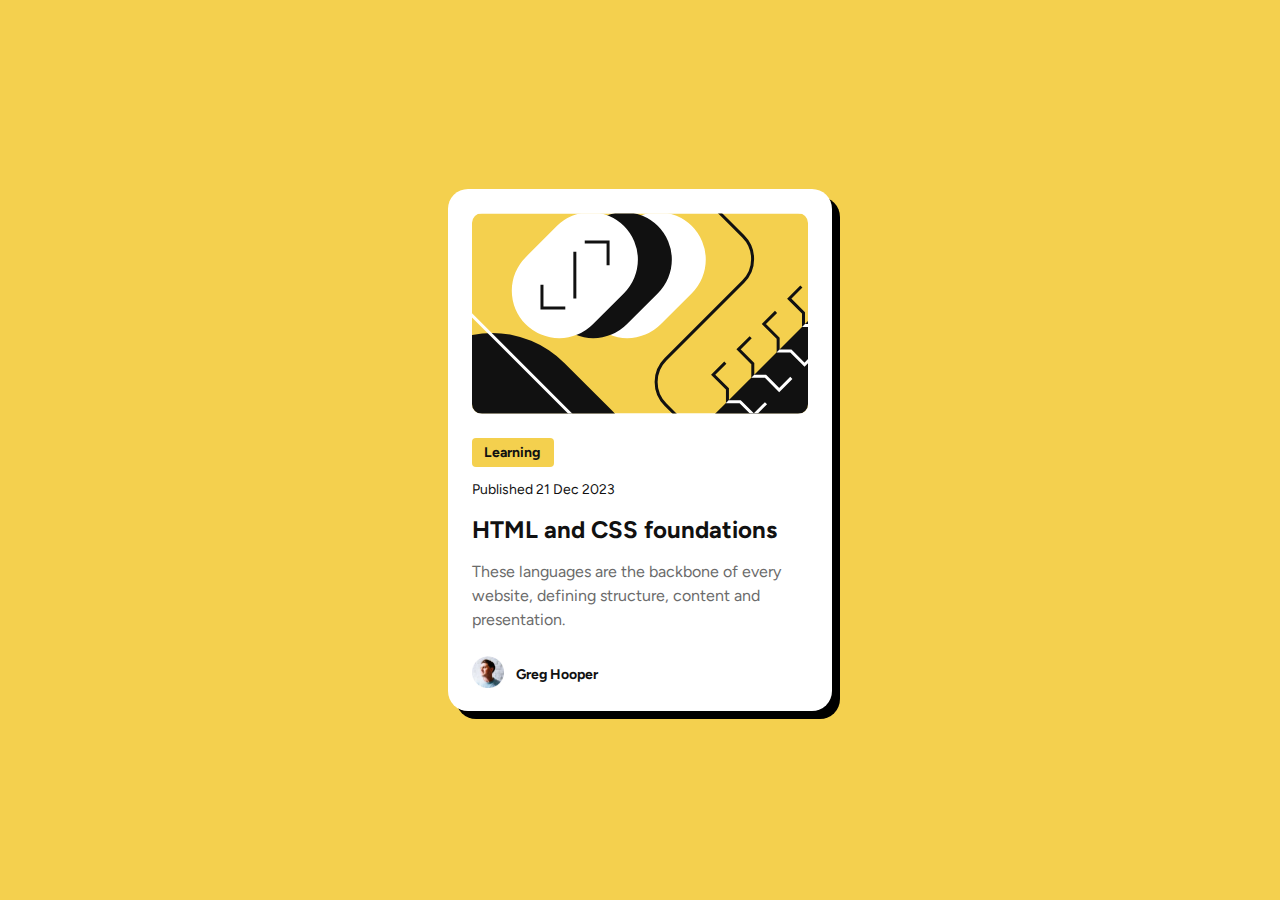
==== docs/index.html @ b27b128f "changes folder name" ====
<!DOCTYPE html>
<html lang="en">
<head>
  <meta charset="UTF-8">
  <meta name="viewport" content="width=device-width, initial-scale=1.0"> <!-- displays site properly based on user's device -->

  <link rel="icon" type="image/png" sizes="32x32" href="./assets/images/favicon-32x32.png">
  
  <title>Frontend Mentor | Blog preview card</title>

  <!-- Feel free to remove these styles or customise in your own stylesheet 👍 -->
  <style>
    .attribution { font-size: 11px; text-align: center; }
    .attribution a { color: hsl(228, 45%, 44%); }
  </style>
  <link rel="stylesheet" href="style.css">
</head>
<body>

  <div class="card">
    <div class="card-image">
      <img src="assets/images/illustration-article.svg" alt="">
    </div>
    <div class="content">
      <div class="category">
        <p class="learning">Learning</p>
        </div>
        <p class="publish-date">Published 21 Dec 2023</p>
        <p class="title">HTML and CSS foundations</p>
        <p class="description">These languages are the backbone of every website, defining structure, content and presentation.</p>
      </div>
      <div class="author">
        <img src="assets/images/image-avatar.webp" alt="image" class="author-image"><span class="author-name">Greg Hooper</span> 
      </div>
    </div>

  
  <!-- <div class="attribution">
    Challenge by <a href="https://www.frontendmentor.io?ref=challenge" target="_blank">Frontend Mentor</a>. 
    Coded by <a href="#">Your Name Here</a>.
  </div> -->
</body>
</html>
---- docs/style.css ----
@import url('https://fonts.googleapis.com/css2?family=Figtree:ital,wght@0,300..900;1,300..900&family=Nabla&family=Outfit:wght@600&family=Poppins:wght@300;400;500;600;700&family=Roboto:wght@100;300&display=swap');

* {
    margin: 0;
    padding: 0;
    box-sizing: border-box;
}

body {
    height: 100vh;
    position: relative;
    background-color: hsl(47, 88%, 63%) ;
    font-family: 'Figtree', sans-serif;
}

.card {
    height: 522px;
    width: 384px;
    background-color: #fff;
    position: absolute;
    top: 50%;
    left: 50%;
    transform: translate(-50%, -50%);
    border-radius: 20px;
    box-shadow: 8px 8px 0 #000000;
    padding: 24px;
}

.card .card-image {
    display: flex;
    align-items: center;
    justify-content: center;  
}

.card .card-image img {
    border-radius: 10px;
    
}

.card .content {
    width: 336px;
    height: 194px;
    margin: 24px 0;

}

.card .content .category {
    width: 82px;
    height: 29px;
    background-color: #F4D04E;
    border-radius: 4px;
    padding: 4px 12px;
}

.card .content .category .learning {
    font-size: 14px;
    line-height: 150%;
    color: #111111;
    font-weight:bolder;
}

.card .content .publish-date {
    font-size: 14px;
    line-height: 150%;
    color: #111111;
    font-weight:medium;
    padding: 12px 0;
}

.card .content .title {
    font-size: 24px;
    line-height: 150%;
    color: #111111;
    font-weight:bolder;
    padding-bottom: 12px;
    cursor: pointer;

}

.card .content .description {
    font-size: 16px;
    line-height: 150%;
    color: #6B6B6B;
    font-weight:medium;
    padding-bottom: 12px;

}

.card .content .title:hover {
    color: #F4D04E;
}

.card .author {
    height: 32px;
    width: 129px;
}

.card .author img {
    height: 32px;
    width: 32px;
}

.card .author .author-name {
    font-size: 14px;
    line-height: 150%;
    color: #111111;
    font-weight:bolder;
    width: 85px;
    height: 21px;
    float: right;
    padding-top: 8px;
}
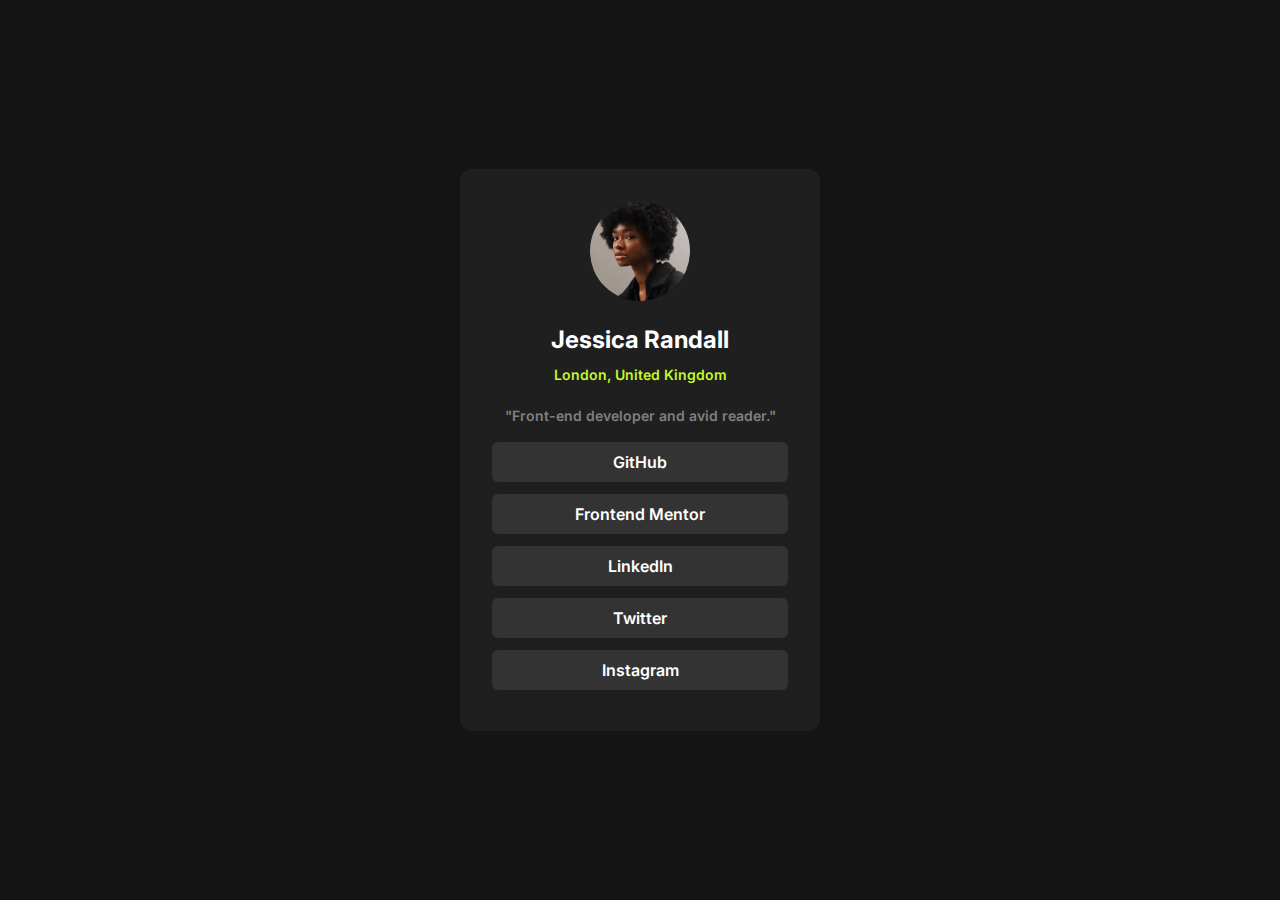
==== commit 4a70334c: "changes for social link project" ====
--- a/docs/index.html
+++ b/docs/index.html
@@ -6,7 +6,7 @@
 
   <link rel="icon" type="image/png" sizes="32x32" href="./assets/images/favicon-32x32.png">
   
-  <title>Frontend Mentor | Blog preview card</title>
+  <title>Frontend Mentor | Social links profile</title>
 
   <!-- Feel free to remove these styles or customise in your own stylesheet 👍 -->
   <style>
@@ -17,27 +17,56 @@
 </head>
 <body>
 
-  <div class="card">
+  <div class="wrapper">
     <div class="card-image">
-      <img src="assets/images/illustration-article.svg" alt="">
+      <img src="assets/images/avatar-jessica.jpeg" alt="image">
     </div>
-    <div class="content">
-      <div class="category">
-        <p class="learning">Learning</p>
-        </div>
-        <p class="publish-date">Published 21 Dec 2023</p>
-        <p class="title">HTML and CSS foundations</p>
-        <p class="description">These languages are the backbone of every website, defining structure, content and presentation.</p>
-      </div>
-      <div class="author">
-        <img src="assets/images/image-avatar.webp" alt="image" class="author-image"><span class="author-name">Greg Hooper</span> 
-      </div>
+    <p class="text-bold">Jessica Randall</p>
+    <p class="green"> London, United Kingdom</p>
+    <p class="role">"Front-end developer and avid reader."</p>
+    <div class="share-link">
+    <div class="github">
+      <a href="https://github.com/AnujRaj311" class="github-link">GitHub</a>
     </div>
+    <div class="frontend-mentor">
+      <a href="https://www.frontendmentor.io/profile/AnujRaj311" class="frontend-mentor-link">Frontend Mentor</a>
+    </div>
+    <div class="linkedin">
+      <a href="https://in.linkedin.com/" class="linkedin-link">LinkedIn</a>
+    </div>
+    <div class="twitter">
+      <a href="https://x.com/?lang=en" class="twitter-link">Twitter</a>
+    </div>
+    <div class="instagram">
+      <a href="https://www.instagram.com/" class="instagram-link">Instagram</a>
+    </div>
+  </div>
+  </div>
 
+ 
+</body>
+</html>
+
+
+
+
+
+
+
+
+ <!-- Jessica Randall
+  London, United Kingdom
+  "Front-end developer and avid reader."
+
+  GitHub
+  Frontend Mentor
+  LinkedIn
+  Twitter
+  Instagram -->
   
   <!-- <div class="attribution">
     Challenge by <a href="https://www.frontendmentor.io?ref=challenge" target="_blank">Frontend Mentor</a>. 
     Coded by <a href="#">Your Name Here</a>.
   </div> -->
-</body>
-</html>+
+
--- a/docs/style.css
+++ b/docs/style.css
@@ -1,4 +1,4 @@
-@import url('https://fonts.googleapis.com/css2?family=Figtree:ital,wght@0,300..900;1,300..900&family=Nabla&family=Outfit:wght@600&family=Poppins:wght@300;400;500;600;700&family=Roboto:wght@100;300&display=swap');
+@import url('https://fonts.googleapis.com/css2?family=Inter:ital,opsz,wght@0,14..32,100..900;1,14..32,100..900&display=swap');
 
 * {
     margin: 0;
@@ -7,108 +7,77 @@
 }
 
 body {
+    position: relative;
+    font-family: "Inter", serif;
+    font-optical-sizing: auto;
+    background-color: hsl(0, 0%, 8%);
     height: 100vh;
-    position: relative;
-    background-color: hsl(47, 88%, 63%) ;
-    font-family: 'Figtree', sans-serif;
 }
 
-.card {
-    height: 522px;
-    width: 384px;
-    background-color: #fff;
+.wrapper {
     position: absolute;
     top: 50%;
     left: 50%;
     transform: translate(-50%, -50%);
-    border-radius: 20px;
-    box-shadow: 8px 8px 0 #000000;
-    padding: 24px;
+    height: 562px;
+    width: 360px;
+    background-color:  hsl(0, 0%, 12%);
+    border-radius: 12px;
+    padding: 32px;
 }
 
-.card .card-image {
+.wrapper .card-image {
     display: flex;
     align-items: center;
-    justify-content: center;  
-}
-
-.card .card-image img {
-    border-radius: 10px;
+    justify-content: center;
+    padding-bottom: 12px;
     
 }
 
-.card .content {
-    width: 336px;
-    height: 194px;
-    margin: 24px 0;
+.wrapper .card-image img {
+    border-radius: 50%;
+    height: 100px;
+    width: 100px;
+    
+}
+
+.wrapper .text-bold {
+    color:hsl(0, 0%, 100%);
+    font-size: 24px;
+    font-weight: 700;
+    text-align: center;
+    padding: 12px 0;
 
 }
 
-.card .content .category {
-    width: 82px;
-    height: 29px;
-    background-color: #F4D04E;
-    border-radius: 4px;
-    padding: 4px 12px;
+.wrapper .green {
+    color:hsl(75, 94%, 57%);
+    font-size: 14px;
+    font-weight: 600;
+    text-align: center;
 }
 
-.card .content .category .learning {
+.wrapper .role {
+    color: grey;
     font-size: 14px;
-    line-height: 150%;
-    color: #111111;
-    font-weight:bolder;
-}
-
-.card .content .publish-date {
-    font-size: 14px;
-    line-height: 150%;
-    color: #111111;
-    font-weight:medium;
-    padding: 12px 0;
-}
-
-.card .content .title {
-    font-size: 24px;
-    line-height: 150%;
-    color: #111111;
-    font-weight:bolder;
-    padding-bottom: 12px;
-    cursor: pointer;
+    font-weight: 600;
+    text-align: center;
+    padding-top: 24px;
+    padding-bottom: 18px;
 
 }
 
-.card .content .description {
-    font-size: 16px;
-    line-height: 150%;
-    color: #6B6B6B;
-    font-weight:medium;
-    padding-bottom: 12px;
-
+.share-link a {
+    text-decoration: none;
+    color:hsl(0, 0%, 100%);
+    font-weight: 600;
+    display: block;
+    width: 296px;
+    height: 40px;
+    background-color:hsl(0, 0%, 20%);
+    border-radius: 6px;
+    text-align: center;
+    line-height: 40px;
+    margin-bottom: 12px;
 }
 
-.card .content .title:hover {
-    color: #F4D04E;
-}
-
-.card .author {
-    height: 32px;
-    width: 129px;
-}
-
-.card .author img {
-    height: 32px;
-    width: 32px;
-}
-
-.card .author .author-name {
-    font-size: 14px;
-    line-height: 150%;
-    color: #111111;
-    font-weight:bolder;
-    width: 85px;
-    height: 21px;
-    float: right;
-    padding-top: 8px;
-}
-
-
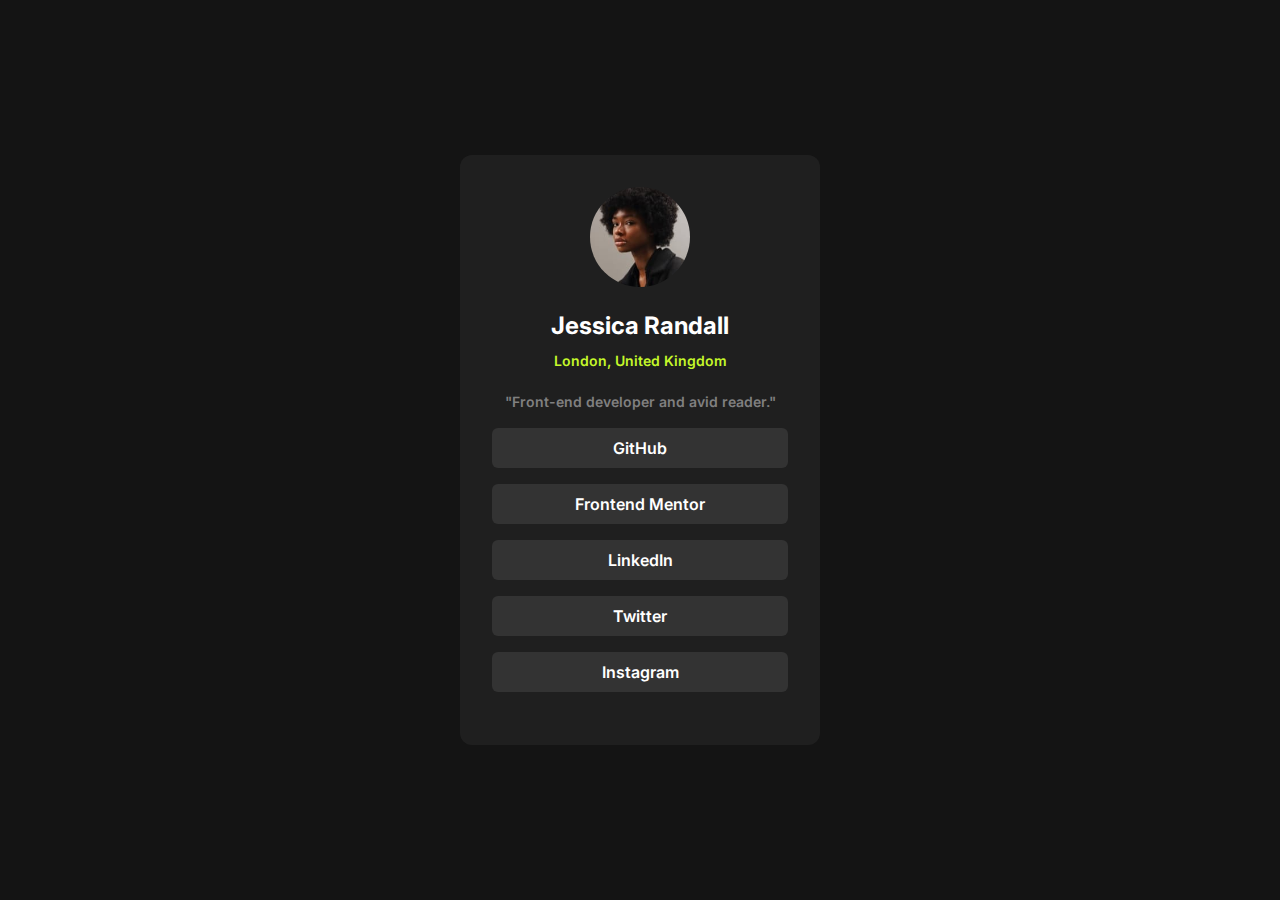
==== commit 4919a530: "changes" ====
--- a/docs/index.html
+++ b/docs/index.html
@@ -26,7 +26,7 @@
     <p class="role">"Front-end developer and avid reader."</p>
     <div class="share-link">
     <div class="github">
-      <a href="https://github.com/AnujRaj311" class="github-link">GitHub</a>
+      <a href="" class="github-link">GitHub</a>
     </div>
     <div class="frontend-mentor">
       <a href="https://www.frontendmentor.io/profile/AnujRaj311" class="frontend-mentor-link">Frontend Mentor</a>
--- a/docs/style.css
+++ b/docs/style.css
@@ -19,7 +19,7 @@
     top: 50%;
     left: 50%;
     transform: translate(-50%, -50%);
-    height: 562px;
+    height: 590px;
     width: 360px;
     background-color:  hsl(0, 0%, 12%);
     border-radius: 12px;
@@ -78,6 +78,12 @@
     border-radius: 6px;
     text-align: center;
     line-height: 40px;
-    margin-bottom: 12px;
+    margin-bottom: 16px;
+    transition: all 0.3s ease;
 }
 
+.share-link a:hover {
+    background-color: hsl(75, 94%, 57%);
+    color: black;
+}
+
